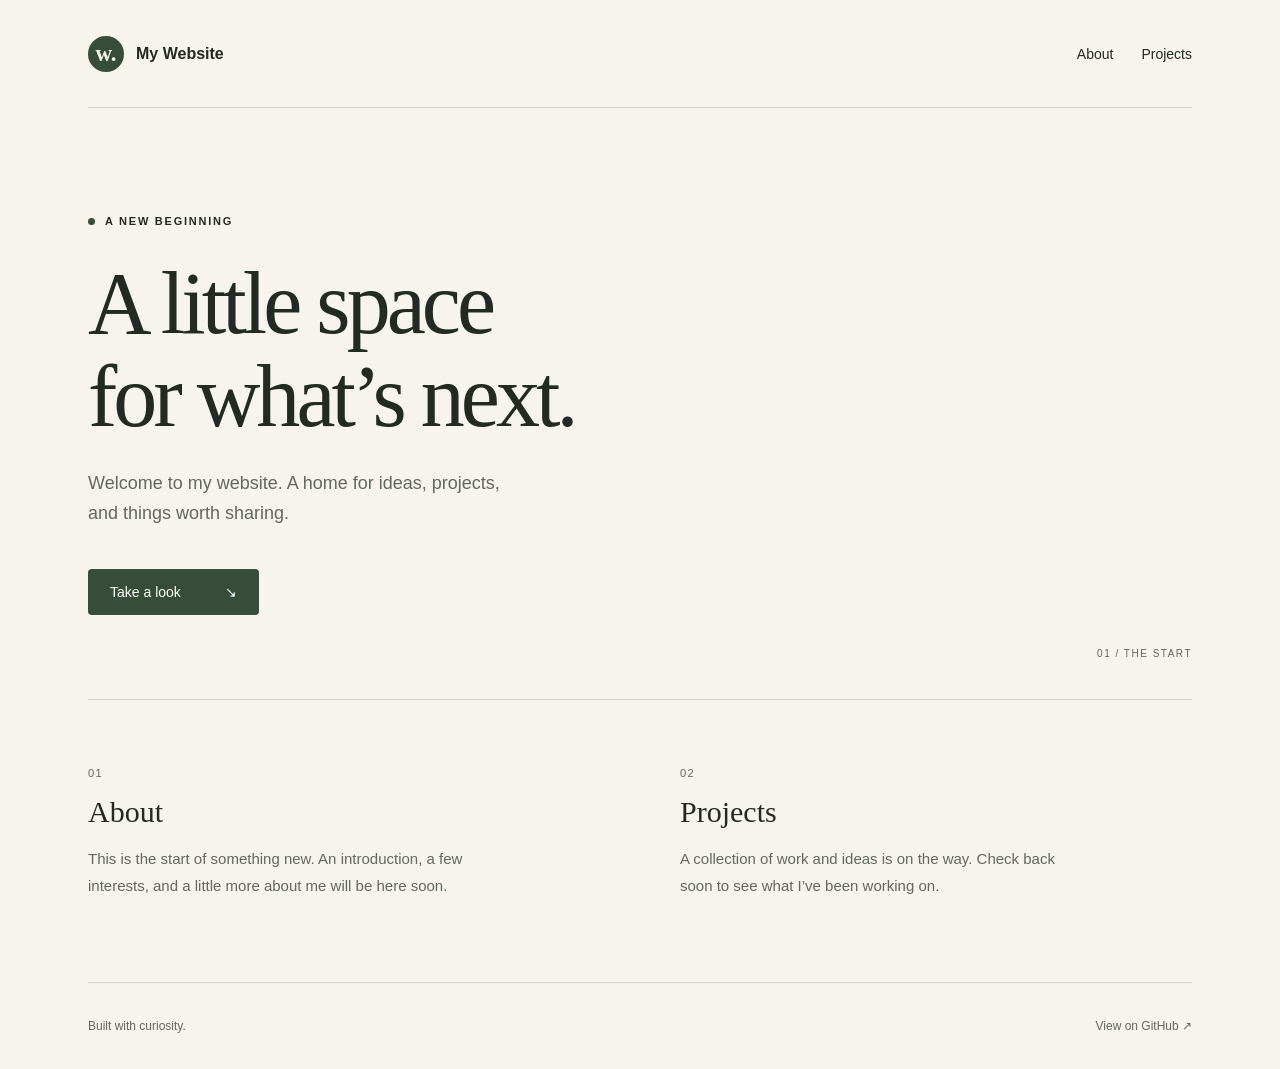
==== index.html @ d15163ed "Create HTML website skeleton" ====
<!doctype html>
<html lang="en">
  <head>
    <meta charset="utf-8">
    <meta name="viewport" content="width=device-width, initial-scale=1">
    <meta name="description" content="A home for ideas, projects, and what comes next.">
    <meta name="color-scheme" content="light">
    <title>My Website</title>
    <link rel="icon" type="image/svg+xml" href="favicon.svg">
    <link rel="stylesheet" href="styles.css">
  </head>
  <body>
    <a class="skip-link" href="#main">Skip to content</a>
    <div class="page">
      <header class="site-header">
        <a class="wordmark" href="./" aria-label="My Website home"><span class="mark" aria-hidden="true">w.</span> My Website</a>
        <nav aria-label="Main navigation">
          <a href="#about">About</a>
          <a href="#projects">Projects</a>
        </nav>
      </header>

      <main id="main">
        <section class="hero" aria-labelledby="welcome">
          <p class="eyebrow"><span aria-hidden="true"></span> A NEW BEGINNING</p>
          <h1 id="welcome">A little space<br>for what’s next.</h1>
          <p class="intro">Welcome to my website. A home for ideas, projects, and things worth sharing.</p>
          <a class="button" href="#about">Take a look <span aria-hidden="true">↘</span></a>
          <div class="hero-detail" aria-hidden="true">01 / THE START</div>
        </section>

        <div class="sections">
          <section id="about" aria-labelledby="about-heading">
            <p class="section-number" aria-hidden="true">01</p>
            <h2 id="about-heading">About</h2>
            <!-- Replace this paragraph with your introduction. -->
            <p>This is the start of something new. An introduction, a few interests, and a little more about me will be here soon.</p>
          </section>
          <section id="projects" aria-labelledby="projects-heading">
            <p class="section-number" aria-hidden="true">02</p>
            <h2 id="projects-heading">Projects</h2>
            <!-- Add project descriptions and links here. -->
            <p>A collection of work and ideas is on the way. Check back soon to see what I’ve been working on.</p>
          </section>
        </div>
      </main>

      <footer class="site-footer">
        <p>Built with curiosity.</p>
        <a href="https://github.com/munawarali93/website">View on GitHub <span aria-hidden="true">↗</span></a>
      </footer>
    </div>
  </body>
</html>
---- styles.css ----
:root {
  color-scheme: light;
  --paper: #f6f4ed;
  --ink: #222a24;
  --muted: #62695e;
  --line: #d5d8cd;
  --green: #354d39;
  font-family: -apple-system, BlinkMacSystemFont, "Segoe UI", sans-serif;
  color: var(--ink);
  background: var(--paper);
}

* { box-sizing: border-box; }
body { margin: 0; }
a { color: inherit; text-underline-offset: 0.25em; }
a:focus-visible { outline: 3px solid var(--green); outline-offset: 6px; }
.page { max-width: 1200px; margin: 0 auto; padding: 0 48px; }
.skip-link { position: absolute; top: -100px; left: 16px; padding: 12px; background: white; z-index: 1; }
.skip-link:focus { top: 16px; }
.site-header { min-height: 108px; display: flex; align-items: center; justify-content: space-between; gap: 24px; border-bottom: 1px solid var(--line); }
.wordmark { display: inline-flex; align-items: center; gap: 12px; font-weight: 650; text-decoration: none; }
.mark { display: grid; place-items: center; width: 36px; height: 36px; border-radius: 50%; background: var(--green); color: var(--paper); font-family: Georgia, serif; font-size: 23px; }
nav { display: flex; gap: 28px; font-size: 14px; }
nav a { text-decoration: none; }
nav a:hover, .site-footer a:hover { text-decoration: underline; }
.hero { position: relative; padding: 96px 0 84px; border-bottom: 1px solid var(--line); }
.eyebrow { display: flex; align-items: center; gap: 10px; font-size: 11px; font-weight: 650; letter-spacing: 0.16em; }
.eyebrow span { width: 7px; height: 7px; border-radius: 50%; background: var(--green); }
h1 { margin: 30px 0 24px; font-family: Georgia, "Times New Roman", serif; font-weight: 400; font-size: clamp(48px, 7.4vw, 88px); line-height: 1.06; letter-spacing: -0.045em; }
.intro { max-width: 430px; font-size: 18px; line-height: 1.7; color: var(--muted); }
.button { display: inline-flex; align-items: center; gap: 44px; margin-top: 22px; padding: 15px 22px; background: var(--green); color: white; border-radius: 4px; text-decoration: none; font-size: 14px; }
.button:hover { background: #253b29; }
.hero-detail { position: absolute; right: 0; bottom: 40px; color: var(--muted); font-size: 10px; letter-spacing: 0.15em; }
.sections { display: grid; grid-template-columns: 1fr 1fr; gap: 80px; padding: 56px 0 68px; }
.sections section { scroll-margin-top: 32px; }
.section-number { font-size: 11px; letter-spacing: 0.12em; color: var(--muted); }
h2 { font-family: Georgia, "Times New Roman", serif; font-size: 30px; font-weight: 400; margin: 16px 0; }
.sections section > p:last-child { max-width: 400px; font-size: 15px; line-height: 1.8; color: var(--muted); }
.site-footer { display: flex; align-items: center; justify-content: space-between; gap: 24px; padding: 24px 0; border-top: 1px solid var(--line); color: var(--muted); font-size: 12px; }
.site-footer a { text-decoration: none; }

@media (max-width: 600px) {
  .page { padding: 0 24px; }
  .site-header { min-height: 88px; gap: 16px; }
  .wordmark { font-size: 14px; gap: 8px; }
  nav { gap: 18px; font-size: 13px; }
  .hero { padding: 64px 0 80px; }
  .intro { font-size: 16px; }
  .hero-detail { bottom: 28px; }
  .sections { grid-template-columns: 1fr; gap: 28px; padding: 32px 0 44px; }
  .site-footer { align-items: flex-start; font-size: 11px; }
}
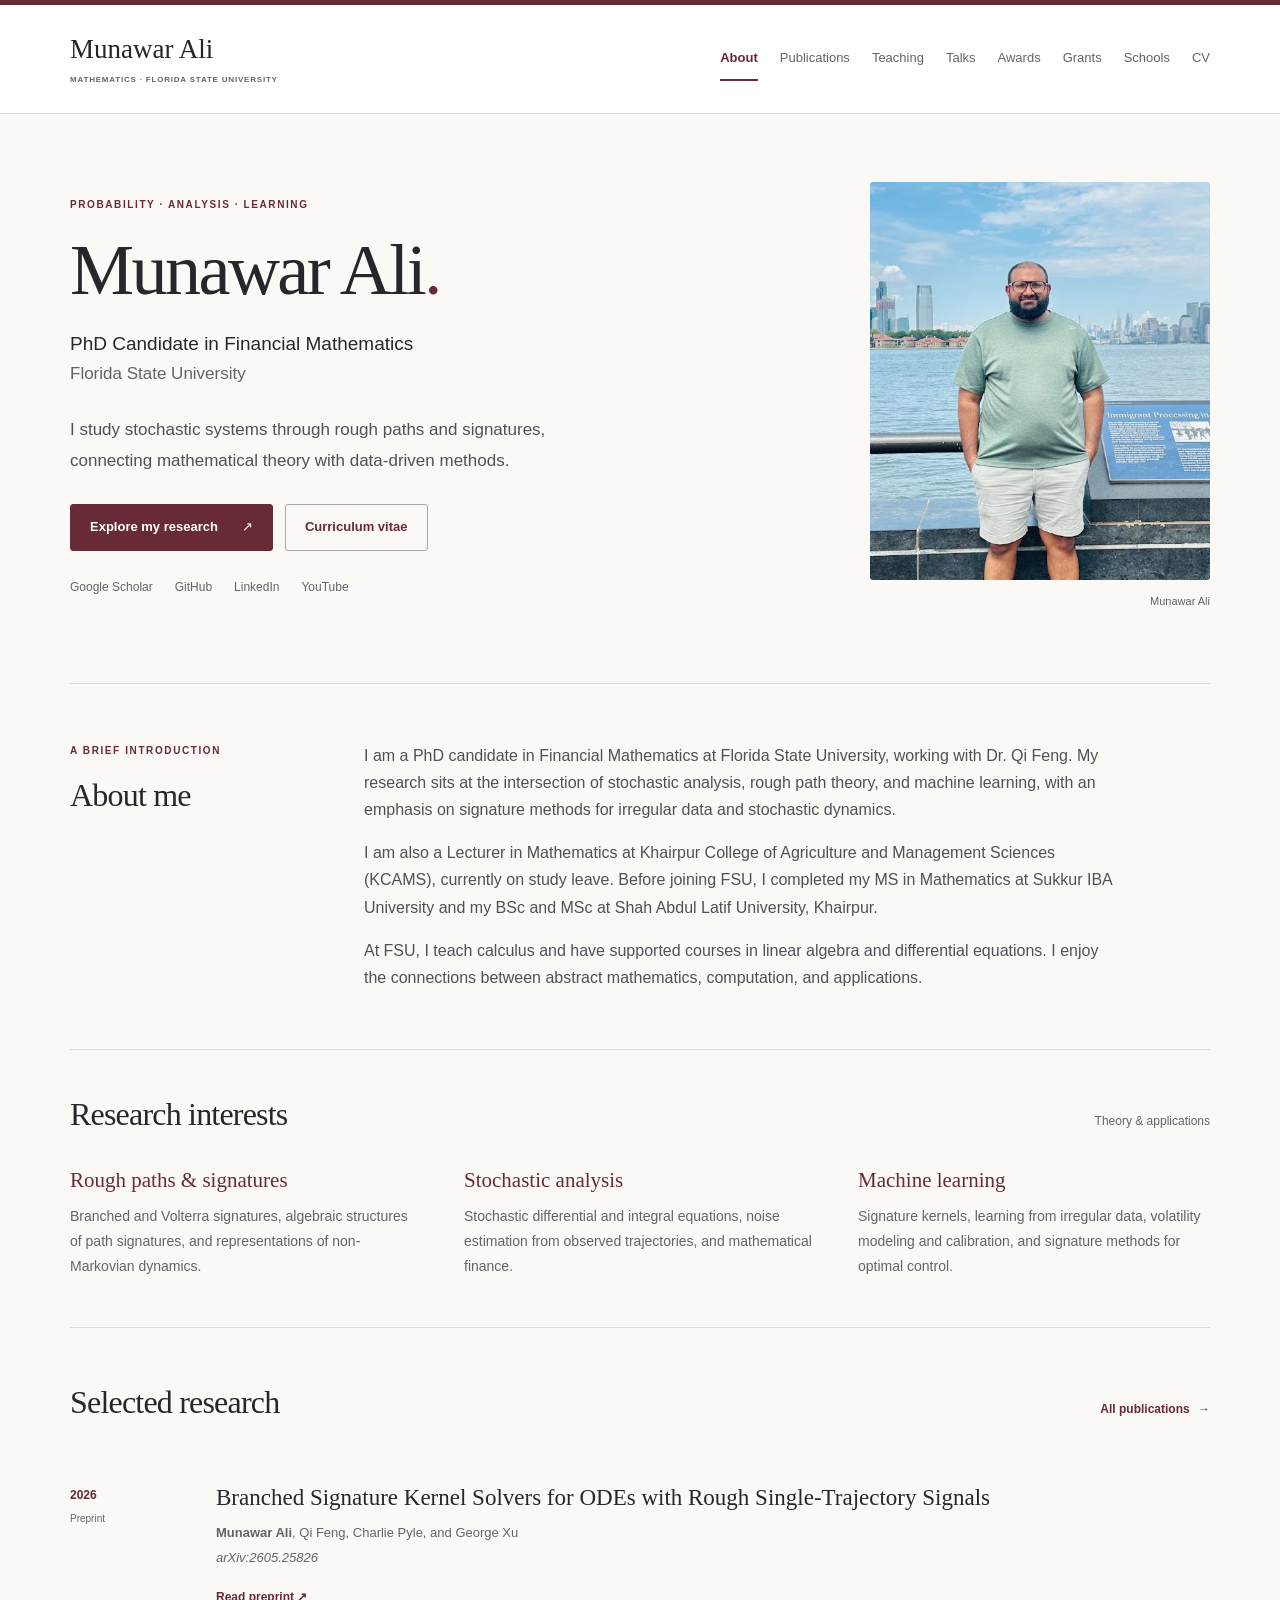
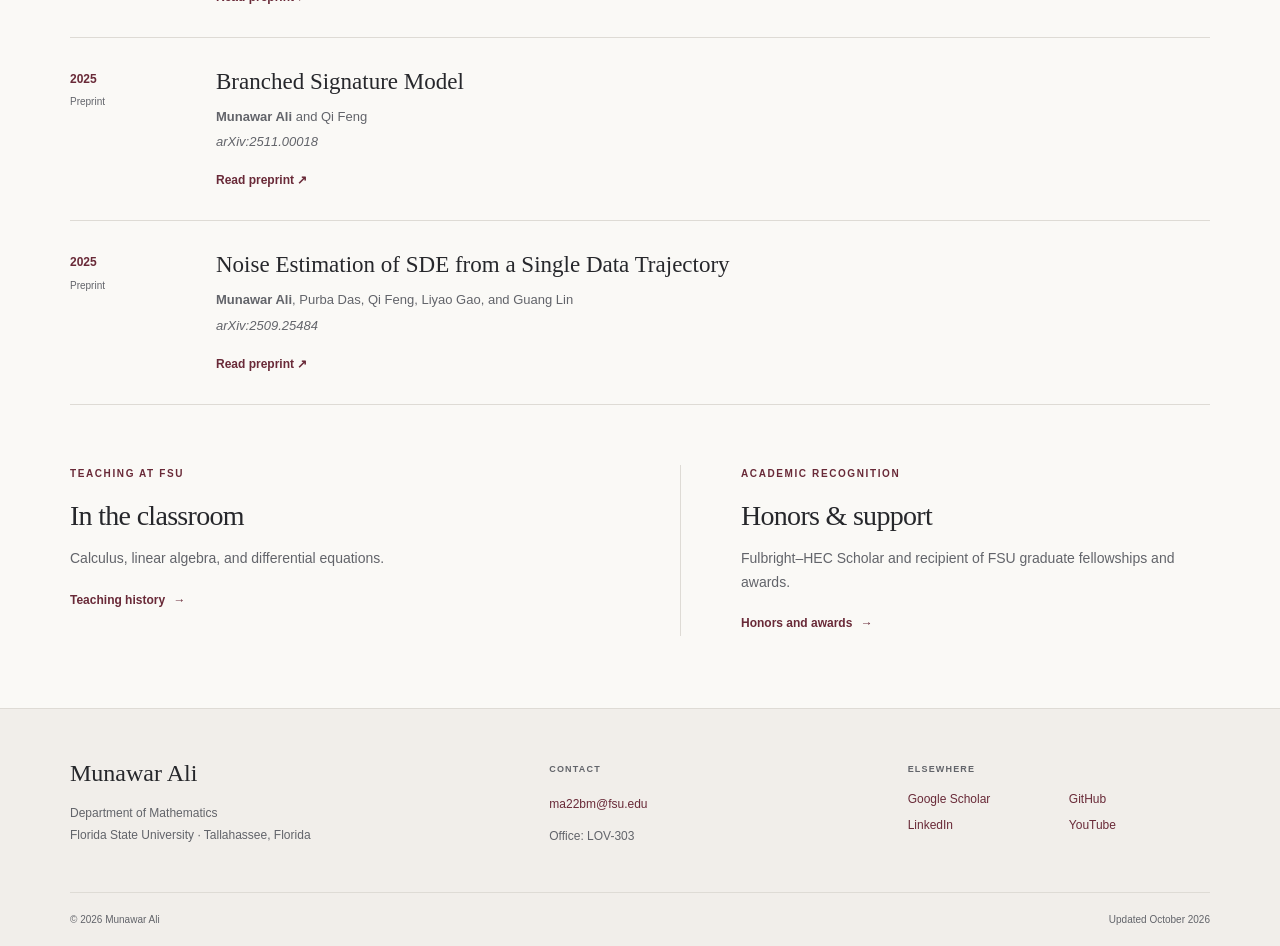
==== commit 9a612c9e: "Build professional academic website from CV and existing site" ====
--- a/index.html
+++ b/index.html
@@ -1,54 +1,69 @@
 <!doctype html>
 <html lang="en">
-  <head>
-    <meta charset="utf-8">
-    <meta name="viewport" content="width=device-width, initial-scale=1">
-    <meta name="description" content="A home for ideas, projects, and what comes next.">
-    <meta name="color-scheme" content="light">
-    <title>My Website</title>
-    <link rel="icon" type="image/svg+xml" href="favicon.svg">
-    <link rel="stylesheet" href="styles.css">
-  </head>
-  <body>
-    <a class="skip-link" href="#main">Skip to content</a>
-    <div class="page">
-      <header class="site-header">
-        <a class="wordmark" href="./" aria-label="My Website home"><span class="mark" aria-hidden="true">w.</span> My Website</a>
-        <nav aria-label="Main navigation">
-          <a href="#about">About</a>
-          <a href="#projects">Projects</a>
-        </nav>
-      </header>
-
-      <main id="main">
-        <section class="hero" aria-labelledby="welcome">
-          <p class="eyebrow"><span aria-hidden="true"></span> A NEW BEGINNING</p>
-          <h1 id="welcome">A little space<br>for what’s next.</h1>
-          <p class="intro">Welcome to my website. A home for ideas, projects, and things worth sharing.</p>
-          <a class="button" href="#about">Take a look <span aria-hidden="true">↘</span></a>
-          <div class="hero-detail" aria-hidden="true">01 / THE START</div>
-        </section>
-
-        <div class="sections">
-          <section id="about" aria-labelledby="about-heading">
-            <p class="section-number" aria-hidden="true">01</p>
-            <h2 id="about-heading">About</h2>
-            <!-- Replace this paragraph with your introduction. -->
-            <p>This is the start of something new. An introduction, a few interests, and a little more about me will be here soon.</p>
-          </section>
-          <section id="projects" aria-labelledby="projects-heading">
-            <p class="section-number" aria-hidden="true">02</p>
-            <h2 id="projects-heading">Projects</h2>
-            <!-- Add project descriptions and links here. -->
-            <p>A collection of work and ideas is on the way. Check back soon to see what I’ve been working on.</p>
-          </section>
-        </div>
-      </main>
-
-      <footer class="site-footer">
-        <p>Built with curiosity.</p>
-        <a href="https://github.com/munawarali93/website">View on GitHub <span aria-hidden="true">↗</span></a>
-      </footer>
+<head>
+  <meta charset="utf-8">
+  <meta name="viewport" content="width=device-width, initial-scale=1">
+  <meta name="description" content="Munawar Ali is a PhD candidate in Financial Mathematics at Florida State University, researching stochastic analysis, rough paths, signatures, and machine learning.">
+  <meta name="author" content="Munawar Ali">
+  <meta name="theme-color" content="#692a38">
+  <meta property="og:type" content="website">
+  <meta property="og:title" content="Munawar Ali | Mathematics · Florida State University">
+  <meta property="og:description" content="Munawar Ali is a PhD candidate in Financial Mathematics at Florida State University, researching stochastic analysis, rough paths, signatures, and machine learning.">
+  <meta property="og:url" content="https://munawarali93.github.io/website/">
+  <title>Munawar Ali | Mathematics · Florida State University</title>
+  <link rel="canonical" href="https://munawarali93.github.io/website/">
+  <link rel="icon" type="image/svg+xml" href="favicon.svg">
+  <link rel="stylesheet" href="styles.css">
+  <script src="site.js" defer></script>
+</head>
+<body class="home-page">
+  <a class="skip-link" href="#main">Skip to content</a>
+  <header class="site-header">
+    <div class="header-inner">
+      <a class="brand" href="./" aria-label="Munawar Ali — home">Munawar Ali<span>MATHEMATICS · FLORIDA STATE UNIVERSITY</span></a>
+      <button class="menu-toggle" type="button" aria-expanded="false" aria-controls="main-navigation" hidden>Menu <span aria-hidden="true">☰</span></button>
+      <nav class="main-navigation" id="main-navigation" aria-label="Main navigation"><a href="index.html" aria-current="page">About</a><a href="publications.html">Publications</a><a href="teaching.html">Teaching</a><a href="talks.html">Talks</a><a href="awards.html">Awards</a><a href="grants.html">Grants</a><a href="schools.html">Schools</a><a href="cv.html">CV</a></nav>
     </div>
-  </body>
+  </header>
+  <main class="container" id="main">
+    <section class="profile-hero" aria-labelledby="profile-name">
+      <div class="profile-copy"><p class="eyebrow">Probability · Analysis · Learning</p>
+        <h1 id="profile-name">Munawar Ali<span class="name-period">.</span></h1>
+        <p class="profile-role">PhD Candidate in Financial Mathematics</p>
+        <p class="profile-university">Florida State University</p>
+        <p class="profile-summary">I study stochastic systems through rough paths and signatures, connecting mathematical theory with data-driven methods.</p>
+        <div class="profile-actions"><a class="button" href="publications.html">Explore my research <span aria-hidden="true">↗</span></a><a class="button button-outline" href="cv.html">Curriculum vitae</a></div>
+        <div class="profile-links" aria-label="Academic and professional profiles"><a href="https://scholar.google.com/citations?user=u_UDW-AAAAAJ&amp;hl=en" class="">Google Scholar</a><a href="https://github.com/munawarali93" class="">GitHub</a><a href="https://www.linkedin.com/in/munawar-ali-555343167/" class="">LinkedIn</a><a href="https://www.youtube.com/@reconstructingmathematics5739" class="">YouTube</a></div>
+      </div>
+      <figure class="profile-photo"><img src="assets/munawar-ali.jpg" width="1280" height="580" alt="Munawar Ali by the waterfront with the New York skyline behind him" fetchpriority="high"><figcaption>Munawar Ali</figcaption></figure>
+    </section>
+    <section class="split-section" id="about" aria-labelledby="about-heading">
+      <div><p class="eyebrow">A brief introduction</p><h2 id="about-heading">About me</h2></div>
+      <div class="prose"><p>I am a PhD candidate in Financial Mathematics at Florida State University, working with Dr. Qi Feng. My research sits at the intersection of stochastic analysis, rough path theory, and machine learning, with an emphasis on signature methods for irregular data and stochastic dynamics.</p>
+      <p>I am also a Lecturer in Mathematics at Khairpur College of Agriculture and Management Sciences (KCAMS), currently on study leave. Before joining FSU, I completed my MS in Mathematics at Sukkur IBA University and my BSc and MSc at Shah Abdul Latif University, Khairpur.</p>
+      <p>At FSU, I teach calculus and have supported courses in linear algebra and differential equations. I enjoy the connections between abstract mathematics, computation, and applications.</p></div>
+    </section>
+    <section class="research-themes" aria-labelledby="interests-heading"><div class="section-heading"><h2 id="interests-heading">Research interests</h2><span class="section-note">Theory & applications</span></div><div class="interest-grid"><div><h3>Rough paths &amp; signatures</h3><p>Branched and Volterra signatures, algebraic structures of path signatures, and representations of non-Markovian dynamics.</p></div><div><h3>Stochastic analysis</h3><p>Stochastic differential and integral equations, noise estimation from observed trajectories, and mathematical finance.</p></div><div><h3>Machine learning</h3><p>Signature kernels, learning from irregular data, volatility modeling and calibration, and signature methods for optimal control.</p></div></div></section>
+    <section class="selected-research" aria-labelledby="selected-heading"><div class="section-heading"><h2 id="selected-heading">Selected research</h2><a class="text-link" href="publications.html">All publications <span aria-hidden="true">→</span></a></div><article class="paper">
+      <div class="record-date">2026<span>Preprint</span></div>
+      <div><h3><a href="https://arxiv.org/abs/2605.25826" class="">Branched Signature Kernel Solvers for ODEs with Rough Single-Trajectory Signals</a></h3><p class="authors"><strong>Munawar Ali</strong>, Qi Feng, Charlie Pyle, and George Xu</p>
+      <p class="venue">arXiv:2605.25826</p><a href="https://arxiv.org/abs/2605.25826" class="text-link">Read preprint ↗</a></div>
+    </article><article class="paper">
+      <div class="record-date">2025<span>Preprint</span></div>
+      <div><h3><a href="https://arxiv.org/abs/2511.00018" class="">Branched Signature Model</a></h3><p class="authors"><strong>Munawar Ali</strong> and Qi Feng</p>
+      <p class="venue">arXiv:2511.00018</p><a href="https://arxiv.org/abs/2511.00018" class="text-link">Read preprint ↗</a></div>
+    </article><article class="paper">
+      <div class="record-date">2025<span>Preprint</span></div>
+      <div><h3><a href="https://arxiv.org/abs/2509.25484" class="">Noise Estimation of SDE from a Single Data Trajectory</a></h3><p class="authors"><strong>Munawar Ali</strong>, Purba Das, Qi Feng, Liyao Gao, and Guang Lin</p>
+      <p class="venue">arXiv:2509.25484</p><a href="https://arxiv.org/abs/2509.25484" class="text-link">Read preprint ↗</a></div>
+    </article></section>
+    <div class="home-bottom"><section><p class="eyebrow">Teaching at FSU</p><h2>In the classroom</h2><p>Calculus, linear algebra, and differential equations.</p><a class="text-link" href="teaching.html">Teaching history <span aria-hidden="true">→</span></a></section>
+    <section><p class="eyebrow">Academic recognition</p><h2>Honors & support</h2><p>Fulbright–HEC Scholar and recipient of FSU graduate fellowships and awards.</p><a class="text-link" href="awards.html">Honors and awards <span aria-hidden="true">→</span></a></section></div>
+    </main>
+  <footer class="site-footer"><div class="container footer-grid">
+    <div><a class="footer-name" href="./">Munawar Ali</a><p>Department of Mathematics<br>Florida State University · Tallahassee, Florida</p></div>
+    <div><p class="footer-label">CONTACT</p><a href="mailto:ma22bm@fsu.edu">ma22bm@fsu.edu</a><p>Office: LOV-303</p></div>
+    <div><p class="footer-label">ELSEWHERE</p><div class="footer-profiles"><a href="https://scholar.google.com/citations?user=u_UDW-AAAAAJ&amp;hl=en" class="">Google Scholar</a><a href="https://github.com/munawarali93" class="">GitHub</a><a href="https://www.linkedin.com/in/munawar-ali-555343167/" class="">LinkedIn</a><a href="https://www.youtube.com/@reconstructingmathematics5739" class="">YouTube</a></div></div>
+  </div><div class="container footer-bottom"><span>© 2026 Munawar Ali</span><span>Updated October 2026</span></div></footer>
+</body>
 </html>
--- a/styles.css
+++ b/styles.css
@@ -1,52 +1,203 @@
 :root {
   color-scheme: light;
-  --paper: #f6f4ed;
-  --ink: #222a24;
-  --muted: #62695e;
-  --line: #d5d8cd;
-  --green: #354d39;
+  --paper: #faf9f6;
+  --white: #fff;
+  --ink: #26272b;
+  --muted: #62646a;
+  --garnet: #692a38;
+  --garnet-dark: #4f1d28;
+  --line: #dedbd5;
+  --wash: #f1eeea;
+  --serif: Georgia, "Times New Roman", serif;
   font-family: -apple-system, BlinkMacSystemFont, "Segoe UI", sans-serif;
+  font-size: 16px;
   color: var(--ink);
   background: var(--paper);
-}
-
+  -webkit-font-smoothing: antialiased;
+}
 * { box-sizing: border-box; }
-body { margin: 0; }
-a { color: inherit; text-underline-offset: 0.25em; }
-a:focus-visible { outline: 3px solid var(--green); outline-offset: 6px; }
-.page { max-width: 1200px; margin: 0 auto; padding: 0 48px; }
-.skip-link { position: absolute; top: -100px; left: 16px; padding: 12px; background: white; z-index: 1; }
-.skip-link:focus { top: 16px; }
-.site-header { min-height: 108px; display: flex; align-items: center; justify-content: space-between; gap: 24px; border-bottom: 1px solid var(--line); }
-.wordmark { display: inline-flex; align-items: center; gap: 12px; font-weight: 650; text-decoration: none; }
-.mark { display: grid; place-items: center; width: 36px; height: 36px; border-radius: 50%; background: var(--green); color: var(--paper); font-family: Georgia, serif; font-size: 23px; }
-nav { display: flex; gap: 28px; font-size: 14px; }
-nav a { text-decoration: none; }
-nav a:hover, .site-footer a:hover { text-decoration: underline; }
-.hero { position: relative; padding: 96px 0 84px; border-bottom: 1px solid var(--line); }
-.eyebrow { display: flex; align-items: center; gap: 10px; font-size: 11px; font-weight: 650; letter-spacing: 0.16em; }
-.eyebrow span { width: 7px; height: 7px; border-radius: 50%; background: var(--green); }
-h1 { margin: 30px 0 24px; font-family: Georgia, "Times New Roman", serif; font-weight: 400; font-size: clamp(48px, 7.4vw, 88px); line-height: 1.06; letter-spacing: -0.045em; }
-.intro { max-width: 430px; font-size: 18px; line-height: 1.7; color: var(--muted); }
-.button { display: inline-flex; align-items: center; gap: 44px; margin-top: 22px; padding: 15px 22px; background: var(--green); color: white; border-radius: 4px; text-decoration: none; font-size: 14px; }
-.button:hover { background: #253b29; }
-.hero-detail { position: absolute; right: 0; bottom: 40px; color: var(--muted); font-size: 10px; letter-spacing: 0.15em; }
-.sections { display: grid; grid-template-columns: 1fr 1fr; gap: 80px; padding: 56px 0 68px; }
-.sections section { scroll-margin-top: 32px; }
-.section-number { font-size: 11px; letter-spacing: 0.12em; color: var(--muted); }
-h2 { font-family: Georgia, "Times New Roman", serif; font-size: 30px; font-weight: 400; margin: 16px 0; }
-.sections section > p:last-child { max-width: 400px; font-size: 15px; line-height: 1.8; color: var(--muted); }
-.site-footer { display: flex; align-items: center; justify-content: space-between; gap: 24px; padding: 24px 0; border-top: 1px solid var(--line); color: var(--muted); font-size: 12px; }
-.site-footer a { text-decoration: none; }
-
-@media (max-width: 600px) {
-  .page { padding: 0 24px; }
-  .site-header { min-height: 88px; gap: 16px; }
-  .wordmark { font-size: 14px; gap: 8px; }
-  nav { gap: 18px; font-size: 13px; }
-  .hero { padding: 64px 0 80px; }
-  .intro { font-size: 16px; }
-  .hero-detail { bottom: 28px; }
-  .sections { grid-template-columns: 1fr; gap: 28px; padding: 32px 0 44px; }
-  .site-footer { align-items: flex-start; font-size: 11px; }
-}
+body { margin: 0; line-height: 1.7; }
+img { display: block; max-width: 100%; }
+button, input { font: inherit; }
+[hidden] { display: none !important; }
+a { color: var(--garnet); text-decoration-thickness: 1px; text-underline-offset: 4px; }
+a:hover { color: var(--garnet-dark); }
+a:focus-visible, button:focus-visible, [tabindex]:focus-visible { outline: 3px solid #a17b30; outline-offset: 5px; }
+p { margin: 0 0 1em; }
+h1, h2, h3 { font-family: var(--serif); font-weight: 400; text-wrap: pretty; }
+h1 { font-size: clamp(40px, 5vw, 58px); line-height: 1.1; letter-spacing: -0.035em; margin: 16px 0 24px; }
+h2 { font-size: 32px; line-height: 1.25; letter-spacing: -0.025em; margin: 0 0 24px; }
+h3 { font-size: 23px; line-height: 1.4; margin: 0 0 8px; }
+strong { font-weight: 600; }
+section[id] { scroll-margin-top: 32px; }
+.container, .header-inner { width: min(1140px, calc(100% - 96px)); margin-inline: auto; }
+.skip-link { position: fixed; left: 20px; top: -100px; background: white; padding: 12px 20px; z-index: 10; }
+.skip-link:focus { top: 12px; }
+.site-header { border-top: 5px solid var(--garnet); border-bottom: 1px solid var(--line); background: var(--white); }
+.header-inner { min-height: 108px; display: flex; align-items: center; justify-content: space-between; gap: 36px; }
+.brand { font-family: var(--serif); font-size: 27px; line-height: 1.2; text-decoration: none; color: var(--ink); flex-shrink: 0; }
+.brand span { display: block; margin-top: 10px; font-family: -apple-system, BlinkMacSystemFont, "Segoe UI", sans-serif; font-size: 8px; font-weight: 600; letter-spacing: 0.1em; color: var(--muted); }
+.main-navigation { display: flex; align-items: center; gap: 22px; }
+.main-navigation a { color: var(--muted); font-size: 13px; line-height: 2; text-decoration: none; border-bottom: 2px solid transparent; padding: 8px 0; }
+.main-navigation a:hover, .main-navigation a[aria-current="page"] { color: var(--garnet); border-color: var(--garnet); }
+.main-navigation a[aria-current="page"] { font-weight: 600; }
+.menu-toggle { display: none; background: none; border: 1px solid var(--line); padding: 8px 12px; border-radius: 3px; color: var(--ink); cursor: pointer; }
+.menu-toggle span { margin-left: 8px; }
+.eyebrow { font-size: 10px; font-weight: 650; letter-spacing: 0.16em; text-transform: uppercase; color: var(--garnet); margin-bottom: 16px; }
+.profile-hero { display: grid; grid-template-columns: minmax(0, 1fr) 340px; align-items: center; gap: 76px; padding: 68px 0 72px; }
+.profile-hero h1 { font-size: clamp(48px, 5.8vw, 72px); margin: 18px 0 20px; }
+.name-period { color: var(--garnet); }
+.profile-role { font-size: 19px; line-height: 1.5; margin-bottom: 2px; }
+.profile-university { color: var(--muted); font-size: 17px; margin-bottom: 26px; }
+.profile-summary { max-width: 535px; font-size: 17px; color: #505158; line-height: 1.8; }
+.profile-actions { display: flex; flex-wrap: wrap; gap: 12px; margin: 28px 0 26px; }
+.button { display: inline-flex; align-items: center; justify-content: center; gap: 24px; background: var(--garnet); color: white; border: 1px solid var(--garnet); border-radius: 3px; padding: 11px 19px; font-size: 13px; font-weight: 550; text-decoration: none; cursor: pointer; }
+.button:hover { color: white; background: var(--garnet-dark); }
+.button-outline { color: var(--garnet); background: transparent; border-color: #b4a5a6; }
+.button-outline:hover { color: var(--garnet); background: #efe7e7; }
+.profile-links { display: flex; flex-wrap: wrap; gap: 8px 22px; font-size: 12px; }
+.profile-links a { color: var(--muted); text-decoration: none; }
+.profile-links a:hover { color: var(--garnet); text-decoration: underline; }
+.profile-photo { margin: 0; }
+.profile-photo img { width: 340px; height: 398px; object-fit: cover; object-position: 50% 44%; border-radius: 3px; }
+.profile-photo figcaption { margin-top: 12px; font-size: 11px; color: var(--muted); text-align: right; }
+.split-section { display: grid; grid-template-columns: 230px minmax(0, 1fr); gap: 64px; border-top: 1px solid var(--line); padding: 58px 0; }
+.prose { max-width: 760px; }
+.prose p:last-child { margin-bottom: 0; }
+.prose p, p.prose { color: #505158; }
+.research-themes { border-top: 1px solid var(--line); border-bottom: 1px solid var(--line); padding: 44px 0 48px; }
+.section-heading { display: flex; justify-content: space-between; align-items: baseline; gap: 24px; margin-bottom: 32px; }
+.section-heading h2 { margin: 0; }
+.section-note { font-size: 12px; color: var(--muted); }
+.interest-grid { display: grid; grid-template-columns: repeat(3, minmax(0, 1fr)); gap: 42px; }
+.interest-grid h3 { font-size: 21px; color: var(--garnet); }
+.interest-grid p { color: var(--muted); font-size: 14px; line-height: 1.8; margin-bottom: 0; }
+.selected-research { padding-top: 54px; }
+.paper { display: grid; grid-template-columns: 114px minmax(0, 1fr); gap: 32px; padding: 28px 0; border-bottom: 1px solid var(--line); }
+.paper h3 { max-width: 800px; font-size: 23px; }
+.paper h3 a { color: var(--ink); text-decoration: none; }
+.paper h3 a:hover { color: var(--garnet); text-decoration: underline; }
+.record-date { color: var(--garnet); font-size: 12px; font-weight: 600; line-height: 1.7; margin: 3px 0 0; }
+.record-date span { display: block; font-size: 10px; color: var(--muted); font-weight: 400; margin-top: 4px; }
+.authors { color: var(--muted); font-size: 13px; margin: 8px 0 3px; }
+.venue { font-size: 13px; font-style: italic; color: var(--muted); margin: 0 0 12px; }
+.paper-summary { color: #55575b; font-size: 14px; max-width: 750px; }
+.text-link { font-size: 12px; font-weight: 600; text-decoration: none; }
+.text-link:hover { text-decoration: underline; }
+.text-link span { padding-left: 5px; }
+.home-bottom { display: grid; grid-template-columns: repeat(2, minmax(0, 1fr)); gap: 80px; margin: 60px 0 72px; }
+.home-bottom section + section { padding-left: 60px; border-left: 1px solid var(--line); }
+.home-bottom h2 { margin-bottom: 14px; font-size: 28px; }
+.home-bottom p:not(.eyebrow) { font-size: 14px; color: var(--muted); }
+.page-intro { padding: 60px 0 42px; border-bottom: 1px solid var(--line); }
+.page-intro .lead { max-width: 690px; color: var(--muted); font-size: 17px; margin-bottom: 0; }
+.page-index { display: flex; flex-wrap: wrap; gap: 12px 28px; margin-top: 28px; font-size: 12px; }
+.page-index a { text-decoration: none; }
+.page-index a:hover { text-decoration: underline; }
+.content-section { padding: 42px 0 16px; }
+.content-section > h2 { font-size: 29px; margin-bottom: 16px; }
+.content-section .paper:last-child { border-bottom: 0; }
+.content-section + .content-section { border-top: 1px solid var(--line); margin-top: 14px; }
+.section-description { color: var(--muted); font-size: 14px; margin-bottom: 24px; }
+.record { display: grid; grid-template-columns: 160px minmax(0, 1fr); gap: 36px; border-bottom: 1px solid var(--line); padding: 28px 0; }
+.record h3 { font-size: 23px; }
+.record h3 a { color: var(--ink); text-decoration: none; }
+.record h3 a:hover { color: var(--garnet); text-decoration: underline; }
+.record-place { color: #55575b; font-size: 14px; margin-bottom: 4px; }
+.record-place a { color: inherit; text-decoration-color: #c5b6b8; }
+.record-detail { font-size: 14px; color: var(--muted); max-width: 770px; margin-bottom: 0; }
+.record-kind { font-size: 10px; text-transform: uppercase; letter-spacing: 0.12em; color: var(--garnet); margin-bottom: 8px; }
+.record-list .record:last-child { border-bottom: 0; }
+main.container > .record-list { margin: 12px 0 64px; }
+main.container > .content-section:last-child { padding-bottom: 64px; }
+.table-wrap { overflow-x: auto; }
+table { border-collapse: collapse; width: 100%; font-size: 14px; text-align: left; min-width: 570px; }
+caption { position: absolute; width: 1px; height: 1px; overflow: hidden; clip-path: inset(50%); }
+thead { background: var(--wash); color: var(--muted); font-size: 11px; text-transform: uppercase; letter-spacing: 0.08em; }
+th, td { padding: 18px 20px; border-bottom: 1px solid var(--line); vertical-align: top; }
+th { font-weight: 550; }
+tbody th { color: var(--garnet); white-space: nowrap; }
+.course-code { display: block; font-size: 11px; color: var(--muted); margin-bottom: 4px; }
+.contact-note { border-left: 3px solid var(--garnet); background: var(--wash); padding: 26px 32px; margin: 32px 0 64px; }
+.contact-note h2 { font-size: 23px; margin-bottom: 10px; }
+.contact-note p { font-size: 14px; margin: 0; }
+.cv-tools { display: flex; flex-wrap: wrap; align-items: center; gap: 20px; margin-top: 26px; }
+.cv-tools > span { color: var(--muted); font-size: 12px; }
+.cv-contact { margin-top: 24px; font-size: 14px; color: var(--muted); }
+.site-footer { background: var(--wash); border-top: 1px solid var(--line); }
+.footer-grid { display: grid; grid-template-columns: 1.4fr 1fr 1fr; gap: 56px; padding: 44px 0 34px; }
+.footer-grid p { font-size: 12px; color: var(--muted); margin: 10px 0; line-height: 1.8; }
+.footer-name { font-family: var(--serif); font-size: 24px; color: var(--ink); text-decoration: none; }
+.footer-grid .footer-label { font-size: 9px; font-weight: 600; letter-spacing: 0.13em; margin: 8px 0 12px; }
+.footer-grid a:not(.footer-name) { font-size: 12px; text-decoration: none; }
+.footer-grid a:hover { text-decoration: underline; }
+.footer-profiles { display: grid; grid-template-columns: 1fr 1fr; gap: 6px 20px; }
+.footer-bottom { display: flex; justify-content: space-between; border-top: 1px solid var(--line); padding: 18px 0; color: var(--muted); font-size: 10px; }
+@media (max-width: 1050px) {
+  .header-inner { flex-wrap: wrap; gap: 8px; padding: 23px 0 12px; }
+  .main-navigation { width: 100%; justify-content: space-between; }
+  .profile-hero { grid-template-columns: minmax(0, 1fr) 280px; gap: 40px; }
+  .profile-photo img { width: 280px; height: 350px; }
+  .split-section { grid-template-columns: 180px minmax(0, 1fr); gap: 36px; }
+}
+@media (max-width: 740px) {
+  .container, .header-inner { width: calc(100% - 40px); }
+  .header-inner { min-height: 94px; padding: 20px 0; gap: 16px; }
+  .brand { font-size: 24px; }
+  .brand span { font-size: 7px; letter-spacing: 0.07em; }
+  .menu-toggle { display: inline-flex; font-size: 12px; }
+  .main-navigation { display: grid; grid-template-columns: repeat(4, 1fr); gap: 8px 14px; padding-top: 10px; }
+  .has-js .main-navigation { display: none; }
+  .has-js .main-navigation.is-open { display: grid; }
+  .main-navigation a { font-size: 12px; width: fit-content; }
+  .profile-hero { grid-template-columns: 1fr; gap: 32px; padding: 42px 0; }
+  .profile-hero h1 { font-size: 54px; }
+  .profile-role { font-size: 17px; }
+  .profile-summary { font-size: 16px; }
+  .profile-photo img { width: 100%; height: 290px; object-position: 50% 30%; }
+  .profile-photo figcaption { text-align: left; }
+  .split-section { grid-template-columns: 1fr; gap: 0; padding: 36px 0; }
+  .split-section h2 { margin-bottom: 22px; }
+  .eyebrow { font-size: 9px; }
+  .prose { font-size: 15px; }
+  .section-heading { align-items: flex-start; flex-direction: column; gap: 12px; margin-bottom: 22px; }
+  h2 { font-size: 29px; }
+  .interest-grid { grid-template-columns: 1fr; gap: 28px; }
+  .paper { grid-template-columns: 1fr; gap: 10px; padding: 24px 0; }
+  .record-date span { display: inline; margin-left: 10px; }
+  .paper h3, .record h3 { font-size: 22px; }
+  .home-bottom { grid-template-columns: 1fr; gap: 32px; margin: 42px 0 50px; }
+  .home-bottom section + section { border-left: 0; border-top: 1px solid var(--line); padding: 30px 0 0; }
+  .page-intro { padding: 40px 0 30px; }
+  .page-intro .lead { font-size: 16px; }
+  .record { grid-template-columns: 1fr; gap: 10px; }
+  .record-date { margin: 0; }
+  .content-section { padding-top: 32px; }
+  .contact-note { padding: 22px; }
+  .footer-grid { grid-template-columns: 1fr 1fr; gap: 22px; }
+  .footer-grid > div:first-child { grid-column: 1 / -1; }
+  .footer-profiles { grid-template-columns: 1fr; }
+}
+@media print {
+  @page { size: auto; margin: 18mm; }
+  :root { font-size: 10pt; color: #000; background: white; }
+  body { line-height: 1.45; }
+  .container { width: 100%; max-width: none; }
+  .site-header, .site-footer, .skip-link, .cv-tools, .page-index { display: none !important; }
+  .page-intro { padding: 0 0 14px; }
+  .page-intro h1 { font-size: 28pt; margin: 0 0 8px; }
+  .page-intro .eyebrow { margin-bottom: 8px; }
+  .page-intro .lead { font-size: 11pt; }
+  .cv-contact { font-size: 9pt; margin-top: 12px; }
+  .content-section, .content-section + .content-section { padding: 16px 0 0; margin-top: 10px; }
+  h2, .content-section > h2 { font-size: 15pt; margin-bottom: 8px; break-after: avoid; }
+  h3, .record h3, .paper h3 { font-size: 11pt; break-after: avoid; }
+  .record, .paper { display: grid; grid-template-columns: 105px 1fr; gap: 18px; padding: 12px 0; break-inside: avoid; }
+  .record-date, .record-detail, .record-place, .authors, .venue, .paper-summary { font-size: 9pt; }
+  .record-date span { display: block; margin-left: 0; font-size: 8pt; }
+  .paper .text-link { display: none; }
+  a { color: inherit; text-decoration: none; }
+  .record-kind { font-size: 7pt; }
+  .prose, p.prose { font-size: 10pt; }
+  main.container > .content-section:last-child { padding-bottom: 0; }
+}
